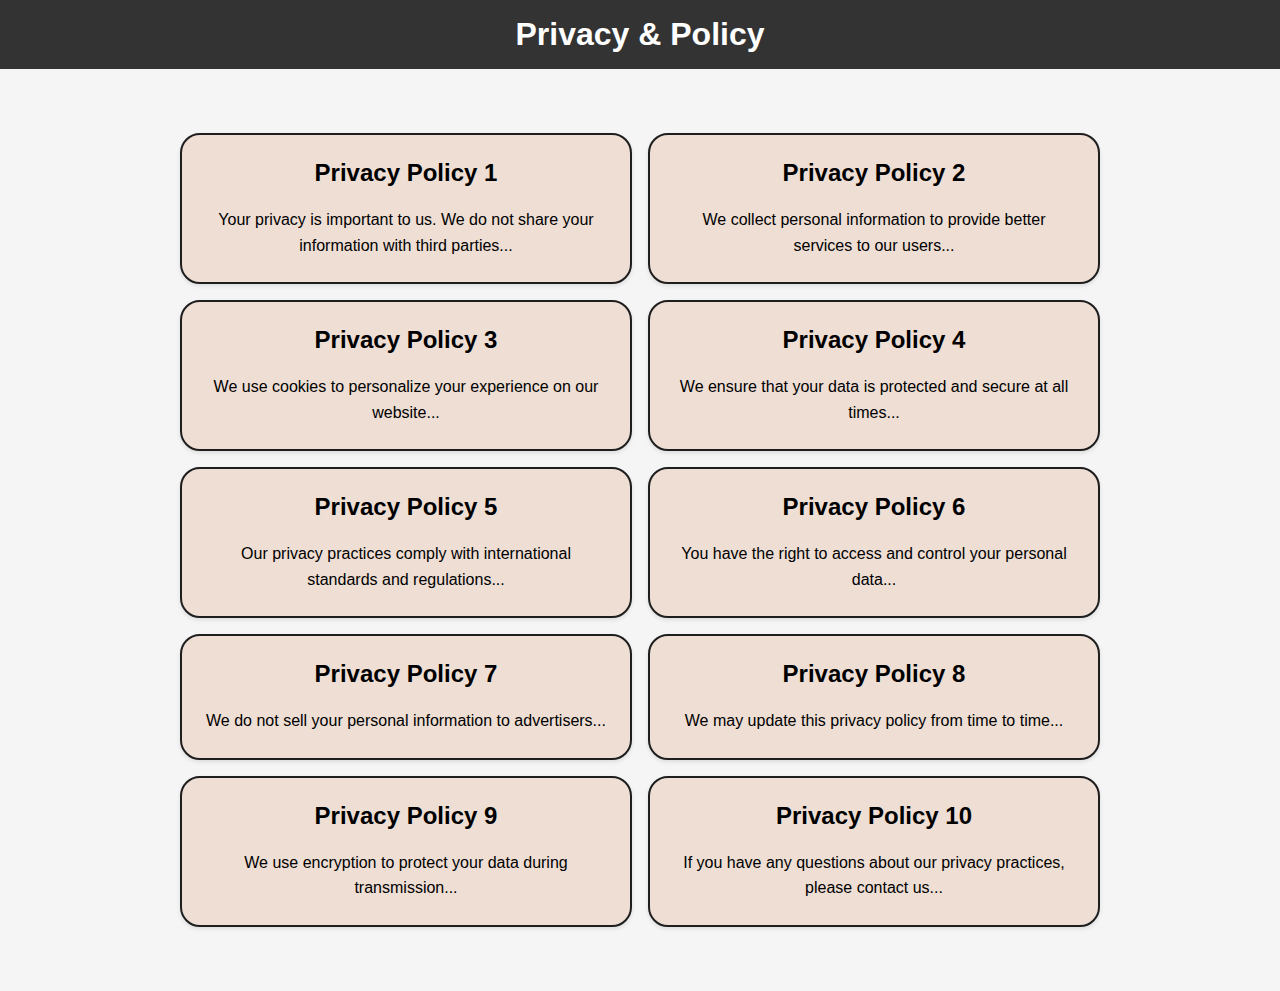
==== privacypolicy.html @ 257749a0 "Update privacypolicy.html" ====
<!DOCTYPE html>
<html lang="en">
<head>
    <meta charset="UTF-8">
    <meta name="viewport" content="width=device-width, initial-scale=1.0">
    <title>Privacy Policy Cards</title>
    <link rel="stylesheet" href="assets/css/styles.css">
</head>
<body>
     <header>
        <h1>Privacy & Policy</h1>
    </header>
    <main>
    <main>
        <div class="card">
            <h2>Privacy Policy 1</h2>
            <p>Your privacy is important to us. We do not share your information with third parties...</p>
        </div>
        <div class="card">
            <h2>Privacy Policy 2</h2>
            <p>We collect personal information to provide better services to our users...</p>
        </div>
        <div class="card">
            <h2>Privacy Policy 3</h2>
            <p>We use cookies to personalize your experience on our website...</p>
        </div>
        <div class="card">
            <h2>Privacy Policy 4</h2>
            <p>We ensure that your data is protected and secure at all times...</p>
        </div>
        <div class="card">
            <h2>Privacy Policy 5</h2>
            <p>Our privacy practices comply with international standards and regulations...</p>
        </div>
        <div class="card">
            <h2>Privacy Policy 6</h2>
            <p>You have the right to access and control your personal data...</p>
        </div>
        <div class="card">
            <h2>Privacy Policy 7</h2>
            <p>We do not sell your personal information to advertisers...</p>
        </div>
        <div class="card">
            <h2>Privacy Policy 8</h2>
            <p>We may update this privacy policy from time to time...</p>
        </div>
        <div class="card">
            <h2>Privacy Policy 9</h2>
            <p>We use encryption to protect your data during transmission...</p>
        </div>
        <div class="card">
            <h2>Privacy Policy 10</h2>
            <p>If you have any questions about our privacy practices, please contact us...</p>
        </div>
    </main>
</body>
</html>
---- assets/css/styles.css ----
body {
    font-family: Arial, sans-serif;
    margin: 0;
    padding: 0;
    background-color: #f5f5f5;
}

header {
    background-color: #333;
    color: white;
    text-align: center;
    padding: 1em 0;
}

h1 {
    margin: 0;
}

main {
    padding: 2em;
    display: flex;
    flex-wrap: wrap;
    justify-content: center;
    align-items: center;
    gap: 1em;
}

.card {
    background-color: #eeded4;
    border-radius: 8px;
    box-shadow: 0 2px 4px rgba(0, 0, 0, 0.1);
    padding: 1.5em;
    max-width: 400px;
    width: 100%;
    text-align: center;
  border-radius: 20px;
  border: solid 2px #1e1e1e;
    
}

.card h2 {
    margin-top: 0;
    
    text-align: center;
}

.card p {
    line-height: 1.6;
    margin: 1em 0 0 0;
    
    text-align: center;
}
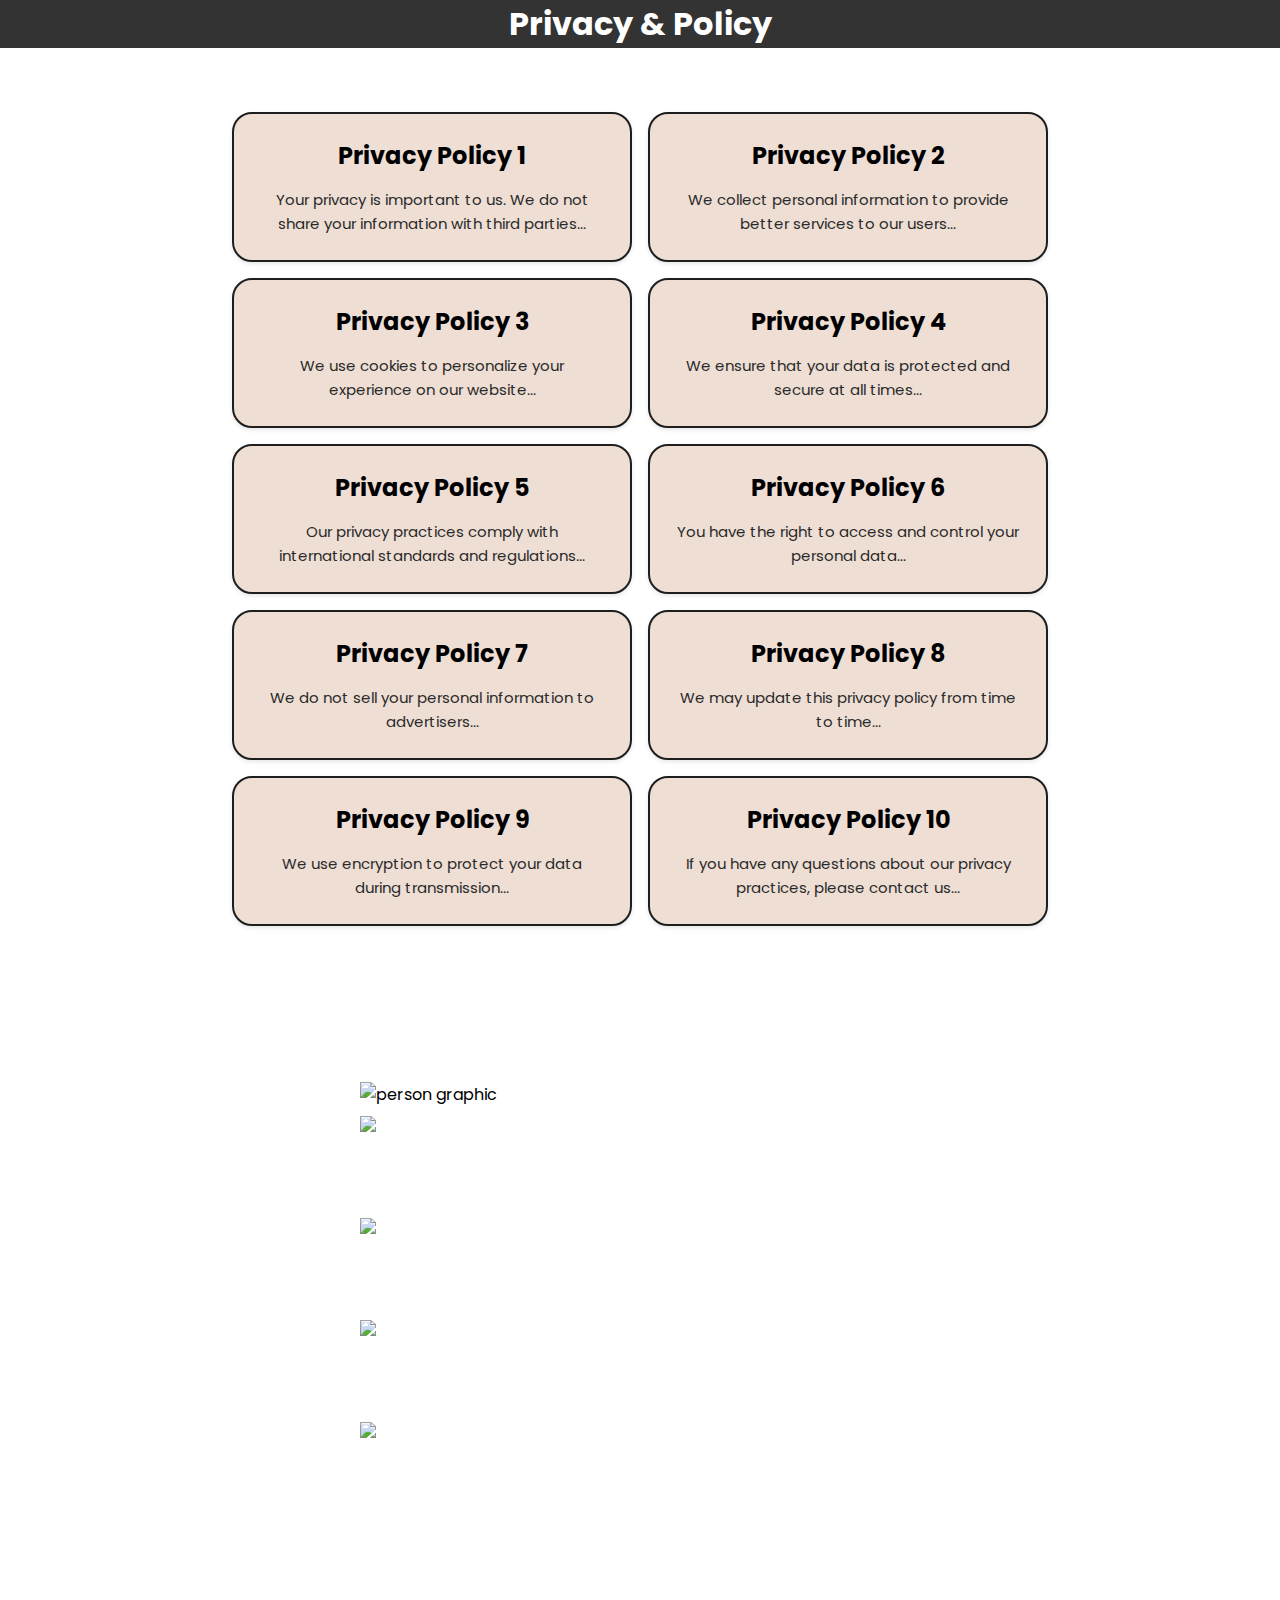
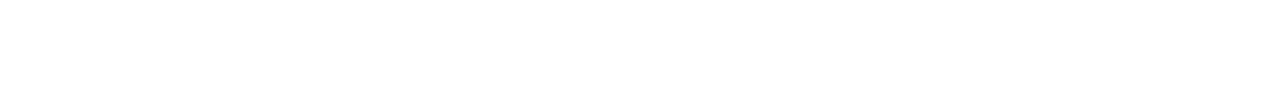
==== commit 4a6c1554: "Update privacypolicy.html" ====
--- a/privacypolicy.html
+++ b/privacypolicy.html
@@ -5,6 +5,10 @@
     <meta name="viewport" content="width=device-width, initial-scale=1.0">
     <title>Privacy Policy Cards</title>
     <link rel="stylesheet" href="assets/css/styles.css">
+      <link rel="stylesheet" href="assets/css/fontawesome.css">
+  <link rel="stylesheet" href="assets/css/spicydevs.css">
+  <link rel="stylesheet" href="assets/css/animated.css">
+  <link rel="stylesheet" href="assets/css/owl.css">
 </head>
 <body>
      <header>
@@ -52,6 +56,69 @@
             <h2>Privacy Policy 10</h2>
             <p>If you have any questions about our privacy practices, please contact us...</p>
         </div>
+
+        <div id="" class="about-us section">
+    <div class="container">
+      <div class="row">
+        <div class="col-lg-4">
+          <div class="left-image wow fadeIn" data-wow-duration="1s" data-wow-delay="0.2s">
+            <img src="assets/images/about-left-image.png" style="width: 500px; left: 0;" alt="person graphic">
+          </div>
+        </div>
+        <div class="col-lg-8 align-self-center">
+          <div class="services">
+            <div class="row">
+              <div class="col-lg-6">
+                <div class="item wow fadeIn" data-wow-duration="1s" data-wow-delay="0.5s">
+                  <div class="icon">
+                    <img src="assets/images/quality.png" >
+                  </div>
+                  <div class="right-text">
+                    <h4>Quality</h4>
+                    <p>We never compromise on service quality that's why most people prefer us.</p>
+                  </div>
+                </div>
+              </div>
+              <div class="col-lg-6">
+                <div class="item wow fadeIn" data-wow-duration="1s" data-wow-delay="0.7s">
+                  <div class="icon">
+                    <img src="assets/images/unique.png">
+                  </div>
+                  <div class="right-text">
+                    <h4>Uniqueness</h4>
+                    <p>Uniqueness is one of the core reasons that make us different.</p>
+                  </div>
+                </div>
+              </div>
+              <div class="col-lg-6">
+                <div class="item wow fadeIn" data-wow-duration="1s" data-wow-delay="0.9s">
+                  <div class="icon">
+                    <img src="assets/images/innovation.png" >
+                  </div>
+                  <div class="right-text">
+                    <h4>Innovation</h4>
+                    <p>Currently, we are one of the most innovative brands in the industry.</p>
+                  </div>
+                </div>
+              </div>
+              <div class="col-lg-6">
+                <div class="item wow fadeIn" data-wow-duration="1s" data-wow-delay="1.1s">
+                  <div class="icon">
+                    <img src="assets/images/shopping.png">
+                  </div>
+                  <div class="right-text">
+                    <h4>Customer Satisfaction</h4>
+                    <p>We have the best customer satisfaction rate in the market.</p>
+                  </div>
+                </div>
+              </div>
+            </div>
+          </div>
+        </div>
+      </div>
+    </div>
+  </div>
+        
     </main>
 </body>
 </html>
--- a/assets/css/spicydevs.css
+++ b/assets/css/spicydevs.css
@@ -0,0 +1,1754 @@
+/* 
+
+SpicyDevs
+
+*/
+
+/* ---------------------------------------------
+Table of contents
+------------------------------------------------
+01. font & reset css
+02. reset
+03. global styles
+04. header
+05. banner
+06. features
+07. testimonials
+08. contact
+09. footer
+10. preloader
+11. search
+12. portfolio
+
+--------------------------------------------- */
+/* 
+---------------------------------------------
+font & reset css
+--------------------------------------------- 
+*/
+@import url("https://fonts.googleapis.com/css2?family=Poppins:wght@100;200;300;400;500;600;700;800;900&display=swap");
+/* 
+---------------------------------------------
+reset
+--------------------------------------------- 
+*/
+html,
+body,
+div,
+span,
+applet,
+object,
+iframe,
+h1,
+h2,
+h3,
+h4,
+h5,
+h6,
+p,
+blockquote,
+div pre,
+a,
+abbr,
+acronym,
+address,
+big,
+cite,
+code,
+del,
+dfn,
+em,
+font,
+img,
+ins,
+kbd,
+q,
+s,
+samp,
+small,
+strike,
+strong,
+sub,
+sup,
+tt,
+var,
+b,
+u,
+i,
+center,
+dl,
+dt,
+dd,
+ol,
+ul,
+li,
+figure,
+header,
+nav,
+section,
+article,
+aside,
+footer,
+figcaption {
+  margin: 0;
+  padding: 0;
+  border: 0;
+  outline: 0;
+}
+
+/* clear fix */
+.grid:after {
+  content: "";
+  display: block;
+  clear: both;
+}
+
+/* ---- .grid-item ---- */
+
+.grid-sizer,
+.grid-item {
+  width: 50%;
+}
+
+.grid-item {
+  float: left;
+}
+
+.grid-item img {
+  display: block;
+  max-width: 100%;
+}
+
+.clearfix:after {
+  content: ".";
+  display: block;
+  clear: both;
+  visibility: hidden;
+  line-height: 0;
+  height: 0;
+}
+
+.clearfix {
+  display: inline-block;
+}
+
+html[xmlns] .clearfix {
+  display: block;
+}
+
+* html .clearfix {
+  height: 1%;
+}
+
+ul,
+li {
+  padding: 0;
+  margin: 0;
+  list-style: none;
+}
+
+header,
+nav,
+section,
+article,
+aside,
+footer,
+hgroup {
+  display: block;
+}
+
+* {
+  box-sizing: border-box;
+}
+
+html,
+body {
+  font-family: "Poppins", sans-serif;
+  font-weight: 400;
+  background-color: #fff;
+  -ms-text-size-adjust: 100%;
+  -webkit-font-smoothing: antialiased;
+  -moz-osx-font-smoothing: grayscale;
+}
+
+a {
+  text-decoration: none !important;
+}
+
+h1,
+h2,
+h3,
+h4,
+h5,
+h6 {
+  margin-top: 0px;
+  margin-bottom: 0px;
+}
+
+ul {
+  margin-bottom: 0px;
+}
+
+p {
+  font-size: 15px;
+  line-height: 30px;
+  color: #2a2a2a;
+}
+
+img {
+  width: 100%;
+  overflow: hidden;
+}
+
+/* 
+---------------------------------------------
+global styles
+--------------------------------------------- 
+*/
+html,
+body {
+  background: #fff;
+  font-family: "Poppins", sans-serif;
+}
+
+::selection {
+  background: #03a4ed;
+  color: #fff;
+}
+
+::-moz-selection {
+  background: #03a4ed;
+  color: #fff;
+}
+
+@media (max-width: 991px) {
+  html,
+  body {
+    overflow-x: hidden;
+  }
+  .mobile-top-fix {
+    margin-top: 30px;
+    margin-bottom: 0px;
+  }
+  .mobile-bottom-fix {
+    margin-bottom: 30px;
+  }
+  .mobile-bottom-fix-big {
+    margin-bottom: 60px;
+  }
+}
+
+.page-section {
+  margin-top: 120px;
+}
+
+.section-heading h2 {
+  font-size: 30px;
+  text-transform: capitalize;
+  color: #2a2a2a;
+  font-weight: 700;
+  letter-spacing: 0.25px;
+  position: relative;
+  z-index: 2;
+  line-height: 44px;
+}
+
+.section-heading h2 em {
+  font-style: normal;
+  color: #03a4ed;
+}
+
+.section-heading h2 span {
+  color: #fe3f40;
+}
+
+.main-blue-button a {
+  display: inline-block;
+  background-color: #03a4ed;
+  font-size: 15px;
+  font-weight: 400;
+  color: #fff;
+  text-transform: capitalize;
+  padding: 12px 25px;
+  border-radius: 23px;
+  letter-spacing: 0.25px;
+}
+
+.main-red-button a {
+  display: inline-block;
+  background-color: #fe3f40;
+  font-size: 15px;
+  font-weight: 400;
+  color: #fff;
+  text-transform: capitalize;
+  padding: 12px 25px;
+  border-radius: 23px;
+  letter-spacing: 0.25px;
+}
+
+.main-white-button a {
+  display: inline-block;
+  background-color: #fff;
+  font-size: 15px;
+  font-weight: 400;
+  color: #fe3f40;
+  text-transform: capitalize;
+  padding: 12px 25px;
+  border-radius: 23px;
+  letter-spacing: 0.25px;
+}
+
+/* 
+---------------------------------------------
+header
+--------------------------------------------- 
+*/
+
+.background-header {
+  background-color: #fff !important;
+  height: 80px !important;
+  position: fixed !important;
+  top: 0px;
+  left: 0px;
+  right: 0px;
+  box-shadow: 0px 0px 10px rgba(0, 0, 0, 0.15) !important;
+}
+
+.background-header .logo,
+.background-header .main-nav .nav li a {
+  color: #1e1e1e !important;
+}
+
+.background-header .main-nav .nav li:hover a {
+  color: #fe3f40 !important;
+}
+
+.background-header .nav li a.active {
+  color: #fe3f40 !important;
+}
+
+.header-area {
+  background-color: #fafafa;
+  position: absolute;
+  top: 0px;
+  left: 0px;
+  right: 0px;
+  z-index: 100;
+  height: 100px;
+  -webkit-transition: all 0.5s ease 0s;
+  -moz-transition: all 0.5s ease 0s;
+  -o-transition: all 0.5s ease 0s;
+  transition: all 0.5s ease 0s;
+}
+
+.header-area .main-nav {
+  min-height: 80px;
+  background: transparent;
+}
+
+.header-area .main-nav .logo {
+  line-height: 100px;
+  color: #fff;
+  font-size: 24px;
+  font-weight: 700;
+  text-transform: uppercase;
+  letter-spacing: 2px;
+  float: left;
+  -webkit-transition: all 0.3s ease 0s;
+  -moz-transition: all 0.3s ease 0s;
+  -o-transition: all 0.3s ease 0s;
+  transition: all 0.3s ease 0s;
+}
+
+.header-area .main-nav .logo h4 {
+  font-size: 24px;
+  font-weight: 700;
+  text-transform: uppercase;
+  color: #03a4ed;
+  line-height: 100px;
+  float: left;
+  -webkit-transition: all 0.3s ease 0s;
+  -moz-transition: all 0.3s ease 0s;
+  -o-transition: all 0.3s ease 0s;
+  transition: all 0.3s ease 0s;
+}
+
+.logo h4 span {
+  color: #fe3f40;
+}
+
+.background-header .main-nav .logo h4 {
+  line-height: 80px;
+}
+
+.background-header .main-nav .nav {
+  margin-top: 20px !important;
+}
+
+.header-area .main-nav .nav {
+  float: right;
+  margin-top: 30px;
+  margin-right: 0px;
+  background-color: transparent;
+  -webkit-transition: all 0.3s ease 0s;
+  -moz-transition: all 0.3s ease 0s;
+  -o-transition: all 0.3s ease 0s;
+  transition: all 0.3s ease 0s;
+  position: relative;
+  z-index: 999;
+}
+
+.header-area .main-nav .nav li {
+  padding-left: 20px;
+  padding-right: 20px;
+}
+
+.header-area .main-nav .nav li:last-child {
+  padding-right: 0px;
+  padding-left: 40px;
+}
+
+.header-area .main-nav .nav li:last-child a,
+.background-header .main-nav .nav li:last-child a {
+  color: #fff !important;
+  padding: 0px 20px;
+  font-weight: 400;
+}
+
+.header-area .main-nav .nav li:last-child a:hover,
+.header-area .main-nav .nav li:last-child a.active {
+  color: #fff !important;
+}
+
+.header-area .main-nav .nav li a {
+  display: block;
+  font-weight: 500;
+  font-size: 15px;
+  color: #2a2a2a;
+  text-transform: capitalize;
+  -webkit-transition: all 0.3s ease 0s;
+  -moz-transition: all 0.3s ease 0s;
+  -o-transition: all 0.3s ease 0s;
+  transition: all 0.3s ease 0s;
+  height: 40px;
+  line-height: 40px;
+  border: transparent;
+  letter-spacing: 1px;
+}
+
+.header-area .main-nav .nav li a {
+  color: #2a2a2a;
+}
+
+.header-area .main-nav .nav li:hover a,
+.header-area .main-nav .nav li a.active {
+  color: #fe3f40 !important;
+}
+
+.background-header .main-nav .nav li:hover a,
+.background-header .main-nav .nav li a.active {
+  color: #fe3f40 !important;
+  opacity: 1;
+}
+
+.header-area .main-nav .nav li:last-child a:hover,
+.background-header .main-nav .nav li:last-child a:hover {
+  background-color: #03a4ed;
+}
+
+.header-area .main-nav .nav li.submenu {
+  position: relative;
+  padding-right: 30px;
+}
+
+.header-area .main-nav .nav li.submenu:after {
+  font-family: FontAwesome;
+  content: "\f107";
+  font-size: 12px;
+  color: #2a2a2a;
+  position: absolute;
+  right: 18px;
+  top: 12px;
+}
+
+.background-header .main-nav .nav li.submenu:after {
+  color: #2a2a2a;
+}
+
+.header-area .main-nav .nav li.submenu ul {
+  position: absolute;
+  width: 200px;
+  box-shadow: 0 2px 28px 0 rgba(0, 0, 0, 0.06);
+  overflow: hidden;
+  top: 50px;
+  opacity: 0;
+  transform: translateY(+2em);
+  visibility: hidden;
+  z-index: -1;
+  transition: all 0.3s ease-in-out 0s, visibility 0s linear 0.3s,
+    z-index 0s linear 0.01s;
+}
+
+.header-area .main-nav .nav li.submenu ul li {
+  margin-left: 0px;
+  padding-left: 0px;
+  padding-right: 0px;
+}
+
+.header-area .main-nav .nav li.submenu ul li a {
+  opacity: 1;
+  display: block;
+  background: #f7f7f7;
+  color: #2a2a2a !important;
+  padding-left: 20px;
+  height: 40px;
+  line-height: 40px;
+  -webkit-transition: all 0.3s ease 0s;
+  -moz-transition: all 0.3s ease 0s;
+  -o-transition: all 0.3s ease 0s;
+  transition: all 0.3s ease 0s;
+  position: relative;
+  font-size: 13px;
+  font-weight: 400;
+  border-bottom: 1px solid #eee;
+}
+
+.header-area .main-nav .nav li.submenu ul li a:hover {
+  background: #fff;
+  color: #fe3f40 !important;
+  padding-left: 25px;
+}
+
+.header-area .main-nav .nav li.submenu ul li a:hover:before {
+  width: 3px;
+}
+
+.header-area .main-nav .nav li.submenu:hover ul {
+  visibility: visible;
+  opacity: 1;
+  z-index: 1;
+  transform: translateY(0%);
+  transition-delay: 0s, 0s, 0.3s;
+}
+
+.header-area .main-nav .menu-trigger {
+  cursor: pointer;
+  display: block;
+  position: absolute;
+  top: 33px;
+  width: 32px;
+  height: 40px;
+  text-indent: -9999em;
+  z-index: 99;
+  right: 40px;
+  display: none;
+}
+
+.background-header .main-nav .menu-trigger {
+  top: 23px;
+}
+
+.header-area .main-nav .menu-trigger span,
+.header-area .main-nav .menu-trigger span:before,
+.header-area .main-nav .menu-trigger span:after {
+  -moz-transition: all 0.4s;
+  -o-transition: all 0.4s;
+  -webkit-transition: all 0.4s;
+  transition: all 0.4s;
+  background-color: #1e1e1e;
+  display: block;
+  position: absolute;
+  width: 30px;
+  height: 2px;
+  left: 0;
+}
+
+.background-header .main-nav .menu-trigger span,
+.background-header .main-nav .menu-trigger span:before,
+.background-header .main-nav .menu-trigger span:after {
+  background-color: #1e1e1e;
+}
+
+.header-area .main-nav .menu-trigger span:before,
+.header-area .main-nav .menu-trigger span:after {
+  -moz-transition: all 0.4s;
+  -o-transition: all 0.4s;
+  -webkit-transition: all 0.4s;
+  transition: all 0.4s;
+  background-color: #1e1e1e;
+  display: block;
+  position: absolute;
+  width: 30px;
+  height: 2px;
+  left: 0;
+  width: 75%;
+}
+
+.background-header .main-nav .menu-trigger span:before,
+.background-header .main-nav .menu-trigger span:after {
+  background-color: #1e1e1e;
+}
+
+.header-area .main-nav .menu-trigger span:before,
+.header-area .main-nav .menu-trigger span:after {
+  content: "";
+}
+
+.header-area .main-nav .menu-trigger span {
+  top: 16px;
+}
+
+.header-area .main-nav .menu-trigger span:before {
+  -moz-transform-origin: 33% 100%;
+  -ms-transform-origin: 33% 100%;
+  -webkit-transform-origin: 33% 100%;
+  transform-origin: 33% 100%;
+  top: -10px;
+  z-index: 10;
+}
+
+.header-area .main-nav .menu-trigger span:after {
+  -moz-transform-origin: 33% 0;
+  -ms-transform-origin: 33% 0;
+  -webkit-transform-origin: 33% 0;
+  transform-origin: 33% 0;
+  top: 10px;
+}
+
+.header-area .main-nav .menu-trigger.active span,
+.header-area .main-nav .menu-trigger.active span:before,
+.header-area .main-nav .menu-trigger.active span:after {
+  background-color: transparent;
+  width: 100%;
+}
+
+.header-area .main-nav .menu-trigger.active span:before {
+  -moz-transform: translateY(6px) translateX(1px) rotate(45deg);
+  -ms-transform: translateY(6px) translateX(1px) rotate(45deg);
+  -webkit-transform: translateY(6px) translateX(1px) rotate(45deg);
+  transform: translateY(6px) translateX(1px) rotate(45deg);
+  background-color: #1e1e1e;
+}
+
+.background-header .main-nav .menu-trigger.active span:before {
+  background-color: #1e1e1e;
+}
+
+.header-area .main-nav .menu-trigger.active span:after {
+  -moz-transform: translateY(-6px) translateX(1px) rotate(-45deg);
+  -ms-transform: translateY(-6px) translateX(1px) rotate(-45deg);
+  -webkit-transform: translateY(-6px) translateX(1px) rotate(-45deg);
+  transform: translateY(-6px) translateX(1px) rotate(-45deg);
+  background-color: #1e1e1e;
+}
+
+.background-header .main-nav .menu-trigger.active span:after {
+  background-color: #1e1e1e;
+}
+
+.header-area.header-sticky {
+  min-height: 80px;
+}
+
+.header-area .nav {
+  margin-top: 30px;
+}
+
+.header-area.header-sticky .nav li a.active {
+  color: #fe3f40;
+}
+
+@media (max-width: 1200px) {
+  .header-area .main-nav .nav li {
+    padding-left: 12px;
+    padding-right: 12px;
+  }
+  .header-area .main-nav:before {
+    display: none;
+  }
+}
+
+@media (max-width: 992px) {
+  .header-area .main-nav .nav li:last-child,
+  .background-header .main-nav .nav li:last-child {
+    display: none;
+  }
+  .header-area .main-nav .nav li:nth-child(6),
+  .background-header .main-nav .nav li:nth-child(6) {
+    padding-right: 0px;
+  }
+}
+
+@media (max-width: 767px) {
+  .background-header .main-nav .nav {
+    margin-top: 80px !important;
+  }
+  .header-area .main-nav .logo {
+    color: #1e1e1e;
+  }
+  .header-area.header-sticky .nav li a:hover,
+  .header-area.header-sticky .nav li a.active {
+    color: #fe3f40 !important;
+    opacity: 1;
+  }
+  .header-area.header-sticky .nav li.search-icon a {
+    width: 100%;
+  }
+  .header-area {
+    background-color: #f7f7f7;
+    padding: 0px 15px;
+    height: 100px;
+    box-shadow: none;
+    text-align: center;
+  }
+  .header-area .container {
+    padding: 0px;
+  }
+  .header-area .logo {
+    margin-left: 30px;
+  }
+  .header-area .menu-trigger {
+    display: block !important;
+  }
+  .header-area .main-nav {
+    overflow: hidden;
+  }
+  .header-area .main-nav .nav {
+    float: none;
+    width: 100%;
+    display: none;
+    -webkit-transition: all 0s ease 0s;
+    -moz-transition: all 0s ease 0s;
+    -o-transition: all 0s ease 0s;
+    transition: all 0s ease 0s;
+    margin-left: 0px;
+  }
+  .background-header .nav {
+    margin-top: 80px;
+  }
+  .header-area .main-nav .nav li:first-child {
+    border-top: 1px solid #eee;
+  }
+  .header-area.header-sticky .nav {
+    margin-top: 100px;
+  }
+  .header-area .main-nav .nav li {
+    width: 100%;
+    background: #fff;
+    border-bottom: 1px solid #e7e7e7;
+    padding-left: 0px !important;
+    padding-right: 0px !important;
+  }
+  .header-area .main-nav .nav li a {
+    height: 50px !important;
+    line-height: 50px !important;
+    padding: 0px !important;
+    border: none !important;
+    background: #f7f7f7 !important;
+    color: #191a20 !important;
+  }
+  .header-area .main-nav .nav li a:hover {
+    background: #eee !important;
+    color: #fe3f40 !important;
+  }
+  .header-area .main-nav .nav li.submenu ul {
+    position: relative;
+    visibility: inherit;
+    opacity: 1;
+    z-index: 1;
+    transform: translateY(0%);
+    transition-delay: 0s, 0s, 0.3s;
+    top: 0px;
+    width: 100%;
+    box-shadow: none;
+    height: 0px;
+  }
+  .header-area .main-nav .nav li.submenu ul li a {
+    font-size: 12px;
+    font-weight: 400;
+  }
+  .header-area .main-nav .nav li.submenu ul li a:hover:before {
+    width: 0px;
+  }
+  .header-area .main-nav .nav li.submenu ul.active {
+    height: auto !important;
+  }
+  .header-area .main-nav .nav li.submenu:after {
+    color: #3b566e;
+    right: 25px;
+    font-size: 14px;
+    top: 15px;
+  }
+  .header-area .main-nav .nav li.submenu:hover ul,
+  .header-area .main-nav .nav li.submenu:focus ul {
+    height: 0px;
+  }
+}
+
+@media (min-width: 767px) {
+  .header-area .main-nav .nav {
+    display: flex !important;
+  }
+}
+
+/* 
+---------------------------------------------
+preloader
+--------------------------------------------- 
+*/
+
+.js-preloader {
+  position: fixed;
+  top: 0;
+  left: 0;
+  right: 0;
+  bottom: 0;
+  background-color: #fff;
+  display: -webkit-box;
+  display: flex;
+  -webkit-box-align: center;
+  align-items: center;
+  -webkit-box-pack: center;
+  justify-content: center;
+  opacity: 1;
+  visibility: visible;
+  z-index: 9999;
+  -webkit-transition: opacity 0.25s ease;
+  transition: opacity 0.25s ease;
+}
+
+.js-preloader.loaded {
+  opacity: 0;
+  visibility: hidden;
+  pointer-events: none;
+}
+
+@-webkit-keyframes dot {
+  50% {
+    -webkit-transform: translateX(96px);
+    transform: translateX(96px);
+  }
+}
+
+@keyframes dot {
+  50% {
+    -webkit-transform: translateX(96px);
+    transform: translateX(96px);
+  }
+}
+
+@-webkit-keyframes dots {
+  50% {
+    -webkit-transform: translateX(-31px);
+    transform: translateX(-31px);
+  }
+}
+
+@keyframes dots {
+  50% {
+    -webkit-transform: translateX(-31px);
+    transform: translateX(-31px);
+  }
+}
+
+.preloader-inner {
+  position: relative;
+  width: 142px;
+  height: 40px;
+  background: #fff;
+}
+
+.preloader-inner .dot {
+  position: absolute;
+  width: 16px;
+  height: 16px;
+  top: 12px;
+  left: 15px;
+  background: #fe3f40;
+  border-radius: 50%;
+  -webkit-transform: translateX(0);
+  transform: translateX(0);
+  -webkit-animation: dot 2.8s infinite;
+  animation: dot 2.8s infinite;
+}
+
+.preloader-inner .dots {
+  -webkit-transform: translateX(0);
+  transform: translateX(0);
+  margin-top: 12px;
+  margin-left: 31px;
+  -webkit-animation: dots 2.8s infinite;
+  animation: dots 2.8s infinite;
+}
+
+.preloader-inner .dots span {
+  display: block;
+  float: left;
+  width: 16px;
+  height: 16px;
+  margin-left: 16px;
+  background: #fe3f40;
+  border-radius: 50%;
+}
+
+/* 
+---------------------------------------------
+Banner Style
+--------------------------------------------- 
+*/
+
+.main-banner {
+  background-repeat: no-repeat;
+  background-position: center center;
+  background-size: cover;
+  padding: 226px 0px 0px 0px;
+  position: relative;
+  overflow: hidden;
+}
+
+.main-banner:after {
+  content: "";
+  background-image: url(../images/baner-dec-left.png);
+  background-repeat: no-repeat;
+  position: absolute;
+  left: 0;
+  top: 100px;
+  width: 193px;
+  height: 467px;
+}
+
+.main-banner:before {
+  content: "";
+  background-image: url(../images/baner-dec-right.png);
+  background-repeat: no-repeat;
+  position: absolute;
+  right: 0;
+  top: 100px;
+  width: 98px;
+  height: 290px;
+}
+
+.main-banner .left-content {
+  margin-right: 45px;
+}
+
+.main-banner .left-content h6 {
+  text-transform: uppercase;
+  font-size: 18px;
+  color: #fe3f40;
+  margin-bottom: 15px;
+}
+
+.main-banner .left-content h2 {
+  font-size: 50px;
+  font-weight: 700;
+  color: #2a2a2a;
+  line-height: 72px;
+}
+
+.main-banner .left-content h2 em {
+  color: #03a4ed;
+  font-style: normal;
+}
+
+.main-banner .left-content h2 span {
+  color: #fe3f40;
+}
+
+.main-banner .left-content p {
+  margin: 20px 0px;
+}
+
+.main-banner .left-content form {
+  margin-top: 30px;
+  width: 470px;
+  height: 66px;
+  position: relative;
+}
+
+.main-banner .left-content form button {
+  position: absolute;
+  right: 10px;
+  top: 10px;
+  display: inline-block;
+  background-color: #fff;
+  font-size: 15px;
+  font-weight: 500;
+  color: #fe3f40;
+  text-transform: capitalize;
+  padding: 12px 25px;
+  border-radius: 23px;
+  letter-spacing: 0.25px;
+  outline: none;
+  border: none;
+}
+
+.main-banner .left-content form input {
+  width: 470px;
+  height: 66px;
+  background-color: #03a4ed;
+  border-radius: 33px;
+  border: none;
+  outline: none;
+  padding: 0px 25px;
+  color: #fff;
+  letter-spacing: 0.25px;
+  font-size: 15px;
+  font-weight: 300;
+}
+
+.main-banner .left-content form input::placeholder {
+  color: #fff;
+}
+
+/* 
+---------------------------------------------
+About Us Style
+--------------------------------------------- 
+*/
+
+#about {
+  margin-top: 80px;
+}
+
+.about-us {
+  background-image: url(../images/about-bg.png);
+  background-repeat: no-repeat;
+  background-position: center center;
+  background-size: cover;
+  padding: 140px 0px 120px 0px;
+}
+
+.about-us .left-image {
+  margin-right: 45px;
+}
+
+.about-us .services .item {
+  margin-bottom: 30px;
+}
+
+.about-us .services .item .icon {
+  float: left;
+  margin-right: 25px;
+}
+
+.about-us .services .item .icon img {
+  max-width: 70px;
+}
+
+.about-us .services .item h4 {
+  color: #fff;
+  font-size: 20px;
+  font-weight: 700;
+  margin-bottom: 12px;
+}
+
+.about-us .services .item p {
+  color: #fff;
+}
+
+/* 
+---------------------------------------------
+Services Style
+--------------------------------------------- 
+*/
+
+.our-services {
+  margin-top: 0px;
+  padding-top: 120px;
+}
+
+.our-services .left-image {
+  margin-right: 45px;
+}
+
+.our-services .section-heading h2 {
+  margin-right: 100px;
+}
+
+.our-services .section-heading p {
+  margin-top: 30px;
+  margin-bottom: 60px;
+}
+
+.our-services .progress-skill-bar {
+  margin-bottom: 30px;
+  position: relative;
+  width: 100%;
+}
+
+.our-services .progress-skill-bar span {
+  position: absolute;
+  top: 0;
+  font-size: 18px;
+  font-weight: 600;
+  color: #03a4ed;
+}
+
+.our-services .first-bar span {
+  left: 69%;
+}
+
+.our-services .second-bar span {
+  left: 81%;
+}
+
+.our-services .third-bar span {
+  left: 88%;
+}
+
+.our-services .progress-skill-bar h4 {
+  font-size: 18px;
+  font-weight: 700;
+  color: #2a2a2a;
+  margin-bottom: 14px;
+}
+
+.our-services .progress-skill-bar .full-bar {
+  width: 100%;
+  height: 6px;
+  border-radius: 3px;
+  background-color: #f7eff1;
+  position: relative;
+  z-index: 1;
+}
+
+.our-services .progress-skill-bar .filled-bar {
+  background: rgb(255, 77, 30);
+  background: linear-gradient(
+    105deg,
+    rgba(255, 77, 30, 1) 0%,
+    rgba(255, 44, 109, 1) 100%
+  );
+  height: 6px;
+  border-radius: 3px;
+  margin-bottom: -6px;
+  position: relative;
+  z-index: 2;
+}
+
+.our-services .first-bar .filled-bar {
+  width: 80%;
+}
+
+.our-services .second-bar .filled-bar {
+  width: 83%;
+}
+
+.our-services .third-bar .filled-bar {
+  width: 90%;
+}
+
+/* 
+---------------------------------------------
+Portfolio
+--------------------------------------------- 
+*/
+
+.our-portfolio {
+  padding-top: 120px;
+  margin-top: 0px;
+}
+
+.our-portfolio .section-heading h2 {
+  text-align: center;
+  margin: 0px 90px 0px 90px;
+  margin-bottom: 120px;
+  position: relative;
+  z-index: 1;
+}
+
+.our-portfolio .item {
+  position: relative;
+}
+
+.our-portfolio .item:hover .hidden-content {
+  top: -100px;
+  opacity: 1;
+  visibility: visible;
+}
+
+.our-portfolio .item:hover .showed-content {
+  top: 90px;
+}
+
+.our-portfolio .hidden-content {
+  background: rgb(255, 77, 30);
+  background: linear-gradient(
+    105deg,
+    rgba(255, 77, 30, 1) 0%,
+    rgba(255, 44, 109, 1) 100%
+  );
+  padding: 30px;
+  border-radius: 20px;
+  text-align: center;
+  opacity: 0;
+  top: 0;
+  visibility: hidden;
+  position: absolute;
+  z-index: 2;
+  transition: all 0.5s;
+}
+
+.our-portfolio .hidden-content:after {
+  width: 20px;
+  height: 20px;
+  position: absolute;
+  background: rgb(255, 77, 30);
+  content: "";
+  left: 50%;
+  bottom: -8px;
+  margin-left: -5px;
+  transform: rotate(45deg);
+  background: linear-gradient(
+    105deg,
+    rgba(255, 52, 69, 1) 0%,
+    rgba(255, 51, 78, 1) 100%
+  );
+  z-index: -1;
+}
+
+.our-portfolio .hidden-content h4 {
+  font-size: 20px;
+  font-weight: 700;
+  color: #fff;
+  margin-bottom: 20px;
+}
+
+.our-portfolio .hidden-content p {
+  color: #fff;
+}
+
+.our-portfolio .showed-content {
+  top: 0px;
+  position: relative;
+  z-index: 3;
+  background-color: #fff;
+  text-align: center;
+  padding: 50px;
+  border-radius: 20px;
+  box-shadow: 0px 0px 10px rgba(0, 0, 0, 0.1);
+  transition: all 0.5s;
+}
+
+.our-portfolio .showed-content img {
+  max-width: 100px;
+}
+
+/* 
+---------------------------------------------
+Blog
+--------------------------------------------- 
+*/
+
+.our-blog {
+  position: relative;
+  margin-top: 80px;
+  padding-top: 120px;
+}
+
+.our-blog .section-heading h2 {
+  margin-right: 180px;
+}
+
+.our-blog .top-dec {
+  text-align: right;
+  margin-top: -80px;
+}
+
+.our-blog .top-dec img {
+  max-width: 270px;
+}
+
+.our-blog .left-image {
+  position: relative;
+}
+
+.our-blog .left-image img {
+  border-radius: 20px;
+  box-shadow: 0px 0px 15px rgba(0, 0, 0, 0.1);
+}
+
+.our-blog .left-image .info {
+  position: relative;
+}
+
+.our-blog .left-image .info .inner-content {
+  background-color: #fff;
+  box-shadow: 0px 0px 15px rgba(0, 0, 0, 0.1);
+  border-radius: 20px;
+  margin-right: 75px;
+  position: absolute;
+  margin-top: -100px;
+  padding: 30px;
+}
+
+.our-blog .left-image ul li {
+  display: inline-block;
+  font-size: 15px;
+  color: #afafaf;
+  font-weight: 300;
+  margin-right: 20px;
+}
+
+.our-blog .left-image ul li:last-child {
+  margin-right: 0px;
+}
+
+.our-blog .left-image ul li i {
+  color: #ff4d61;
+  font-size: 16px;
+  margin-right: 8px;
+}
+
+.our-blog .left-image h4 {
+  font-size: 20px;
+  font-weight: 700;
+  color: #2a2a2a;
+  margin: 20px 0px 15px 0px;
+}
+
+.our-blog .left-image .info .main-blue-button {
+  position: absolute;
+  bottom: -80px;
+  left: 0;
+}
+
+.our-blog .right-list {
+  margin-left: 30px;
+}
+
+.our-blog .right-list ul li {
+  display: inline-flex;
+  width: 100%;
+  margin-bottom: 30px;
+}
+
+.our-blog .right-list .left-content {
+  margin-right: 45px;
+}
+
+.our-blog .right-list .left-content span {
+  font-size: 15px;
+  color: #afafaf;
+  font-weight: 300;
+}
+
+.our-blog .right-list .left-content span i {
+  color: #ff4d61;
+  font-size: 16px;
+  margin-right: 8px;
+}
+
+.our-blog .right-list .left-content h4 {
+  font-size: 20px;
+  font-weight: 700;
+  color: #2a2a2a;
+  margin: 20px 0px 15px 0px;
+}
+
+.our-blog .right-list .right-image img {
+  width: 250px;
+  border-radius: 20px;
+}
+
+/* 
+---------------------------------------------
+contact
+--------------------------------------------- 
+*/
+
+.contact-us {
+  padding: 160px 0px;
+  background-image: url(../images/contact-bg.png);
+  background-repeat: no-repeat;
+  background-position: center center;
+  background-size: cover;
+}
+
+.contact-us .section-heading h2,
+.contact-us .section-heading h2 em,
+.contact-us .section-heading h2 span {
+  color: #fff;
+}
+
+.contact-us .section-heading p {
+  color: #fff;
+  margin-top: 30px;
+}
+
+.phone-info {
+  margin-top: 40px;
+}
+
+.phone-info h4 {
+  font-size: 20px;
+  font-weight: 700;
+  color: #fff;
+}
+
+.phone-info h4 span i {
+  width: 46px;
+  height: 46px;
+  display: inline-block;
+  text-align: center;
+  line-height: 46px;
+  background-color: #fff;
+  border-radius: 50%;
+  color: #ff3b2c;
+  font-size: 22px;
+  margin-left: 30px;
+  margin-right: 15px;
+}
+
+.phone-info h4 span a {
+  color: #fff;
+  font-size: 15px;
+  font-weight: 400;
+}
+
+form#contact .contact-dec {
+  position: absolute;
+  right: -166px;
+  bottom: 0;
+}
+
+form#contact .contact-dec img {
+  max-width: 178px;
+}
+
+form#contact {
+  margin-left: 30px;
+  position: relative;
+  background-color: #fff;
+  padding: 60px 30px;
+  border-radius: 20px;
+}
+
+form#contact input {
+  width: 100%;
+  height: 46px;
+  border-radius: 33px;
+  background-color: #d1f3ff;
+  border: none;
+  outline: none;
+  font-size: 15px;
+  font-weight: 300;
+  color: #2a2a2a;
+  padding: 0px 20px;
+  margin-bottom: 20px;
+}
+
+form#contact input::placeholder {
+  color: #2a2a2a;
+}
+
+form#contact textarea {
+  width: 100%;
+  min-width: 100%;
+  max-width: 100%;
+  max-height: 180px;
+  min-height: 140px;
+  height: 140px;
+  border-radius: 20px;
+  background-color: #d1f3ff;
+  border: none;
+  outline: none;
+  font-size: 15px;
+  font-weight: 300;
+  color: #2a2a2a;
+  padding: 15px 20px;
+  margin-bottom: 20px;
+}
+
+form#contact textarea::placeholder {
+  color: #2a2a2a;
+}
+
+form#contact button {
+  display: inline-block;
+  background-color: #03a4ed;
+  font-size: 15px;
+  font-weight: 400;
+  color: #fff;
+  text-transform: capitalize;
+  padding: 12px 25px;
+  border-radius: 23px;
+  letter-spacing: 0.25px;
+  border: none;
+  outline: none;
+  transition: all 0.3s;
+}
+
+form#contact button:hover {
+  background-color: #fe3f40;
+}
+
+/* 
+---------------------------------------------
+Footer Style
+--------------------------------------------- 
+*/
+
+footer p {
+  text-align: center;
+  margin: 30px 0px 45px 0px;
+}
+
+footer p a {
+  color: #fe3f40;
+}
+
+/* 
+---------------------------------------------
+responsive
+--------------------------------------------- 
+*/
+
+@media (max-width: 1645px) {
+  form#contact .contact-dec {
+    display: none;
+  }
+}
+
+@media (max-width: 992px) {
+  .main-banner {
+    padding-top: 196px;
+  }
+  .main-banner .left-content {
+    margin-right: 0px;
+    text-align: center;
+    margin-bottom: 45px;
+  }
+  .main-banner:after {
+    top: 76px;
+    z-index: -1;
+  }
+  .main-banner .left-content form,
+  .main-banner .left-content form input {
+    width: 100% !important;
+  }
+  #about {
+    margin-top: 0px;
+  }
+  .about-us {
+    position: relative;
+    background-image: none;
+    padding: 0px;
+  }
+  .about-us .left-image {
+    margin-right: 0px;
+    position: absolute;
+    bottom: -220px;
+    right: 0;
+  }
+  .about-us .services {
+    text-align: center;
+  }
+  .about-us .services .item {
+    background: rgb(255, 77, 30);
+    background: linear-gradient(
+      105deg,
+      rgba(255, 77, 30, 1) 0%,
+      rgba(255, 44, 109, 1) 100%
+    );
+    padding: 30px;
+    border-radius: 20px;
+    display: inline-block;
+  }
+  .about-us .services .item .right-text {
+    text-align: left;
+  }
+  .our-services {
+    margin-top: 200px;
+  }
+  .our-services .left-image {
+    margin-right: 0px;
+    margin-bottom: 45px;
+  }
+  .our-services .section-heading h2,
+  .our-services .section-heading p {
+    margin-right: 0px;
+    text-align: center;
+  }
+  .our-portfolio .section-heading h2 {
+    margin: 0px 0px 80px 0px;
+  }
+  .our-portfolio .item {
+    margin-bottom: 15px;
+  }
+  .our-blog {
+    margin-top: 0px;
+  }
+  .our-blog .top-dec {
+    display: none;
+  }
+  .our-blog .section-heading h2 {
+    margin-right: 0px;
+    text-align: center;
+    margin-bottom: 45px;
+  }
+  .our-blog .left-image .info .inner-content {
+    position: relative;
+    margin-right: 0px;
+  }
+  .our-blog .left-image .info .main-blue-button {
+    position: relative;
+    bottom: 0px;
+    margin-top: 30px;
+  }
+  .our-blog .left-image {
+    margin-bottom: 45px;
+  }
+  .contact-us {
+    margin-top: 60px;
+    padding: 120px 0px;
+  }
+  .contact-us .section-heading {
+    text-align: center;
+  }
+  form#contact {
+    margin-left: 0px;
+    margin-top: 30px;
+  }
+  form#contact .contact-dec {
+    display: none;
+  }
+  footer p {
+    margin: 15px 0px 30px 0px;
+  }
+}
+
+@media (max-width: 767px) {
+  .about-us .left-image {
+    bottom: -280px;
+  }
+  .our-blog .right-list {
+    margin-left: 0px;
+  }
+  .our-blog .right-list ul li {
+    display: inline-block;
+    margin-top: 0px;
+    padding-top: 30px;
+    border-top: 1px solid #eee;
+  }
+  .our-blog .right-list .left-content {
+    margin-right: 0px;
+    width: 100%;
+    margin-bottom: 15px;
+  }
+  .our-blog .right-list .right-image,
+  .our-blog .right-list .right-image img {
+    width: 100%;
+  }
+  .phone-info h4 span {
+    display: block;
+    margin-top: 15px;
+  }
+  .phone-info h4 span i {
+    margin-left: 0px;
+  }
+}
+
+/*---------------------------------------
+  SPEAKERS              
+-----------------------------------------*/
+.speakers {
+  background: var(--section-bg-color);
+}
+
+.speakers-thumb {
+  position: relative;
+}
+
+.speakers-thumb-small {
+  margin-top: 24px;
+}
+
+.speakers-thumb:hover .speakers-info::before {
+  background: var(--primary-color);
+  width: 100%;
+  padding: 15px;
+}
+
+.speakers-thumb:hover .speakers-title,
+.speakers-thumb:hover .speakers-text {
+  color: var(--white-color);
+}
+
+.speakers-info {
+  background: var(--white-color);
+  box-shadow: 0 1rem 3rem rgba(0, 0, 0, 0.175);
+  position: absolute;
+  bottom: 0;
+  right: 0;
+  left: 0;
+  margin: 20px;
+  padding: 10px 15px;
+}
+
+.speakers-info::before {
+  content: "";
+  position: absolute;
+  top: 0;
+  left: 0;
+  bottom: 0;
+  background: var(--primary-color);
+  width: 5px;
+  height: 100%;
+  transition: all 1s;
+}
+
+.speakers-image {
+  width: 100%;
+}
+
+.speakers-text-info {
+  padding: 100px;
+}
+
+.speakers-title,
+.speakers-text {
+  position: relative;
+}
+
+.speakers-text {
+  font-size: 12px;
+  text-transform: uppercase;
+}
+
+.speakers-featured-text {
+  background: var(--secondary-color);
+  border-radius: 4px;
+  color: var(--white-color);
+  position: absolute;
+  top: 0;
+  right: 0;
+  font-size: 12px;
+  text-transform: uppercase;
+  margin: 10px;
+  padding: 4px 12px;
+}
+
+.speakers-thumb .social-icon {
+  position: absolute;
+  right: 0;
+  bottom: 0;
+  margin: 15px;
+}
+
+.speakers-thumb .social-icon {
+  opacity: 0;
+  transition: opacity all 1s;
+}
+
+.speakers-thumb:hover .social-icon {
+  opacity: 1;
+  transition-delay: 1s;
+}
+
+.sponsor-image {
+  max-width: 130px;
+  margin: 10px auto;
+  height: auto;
+}
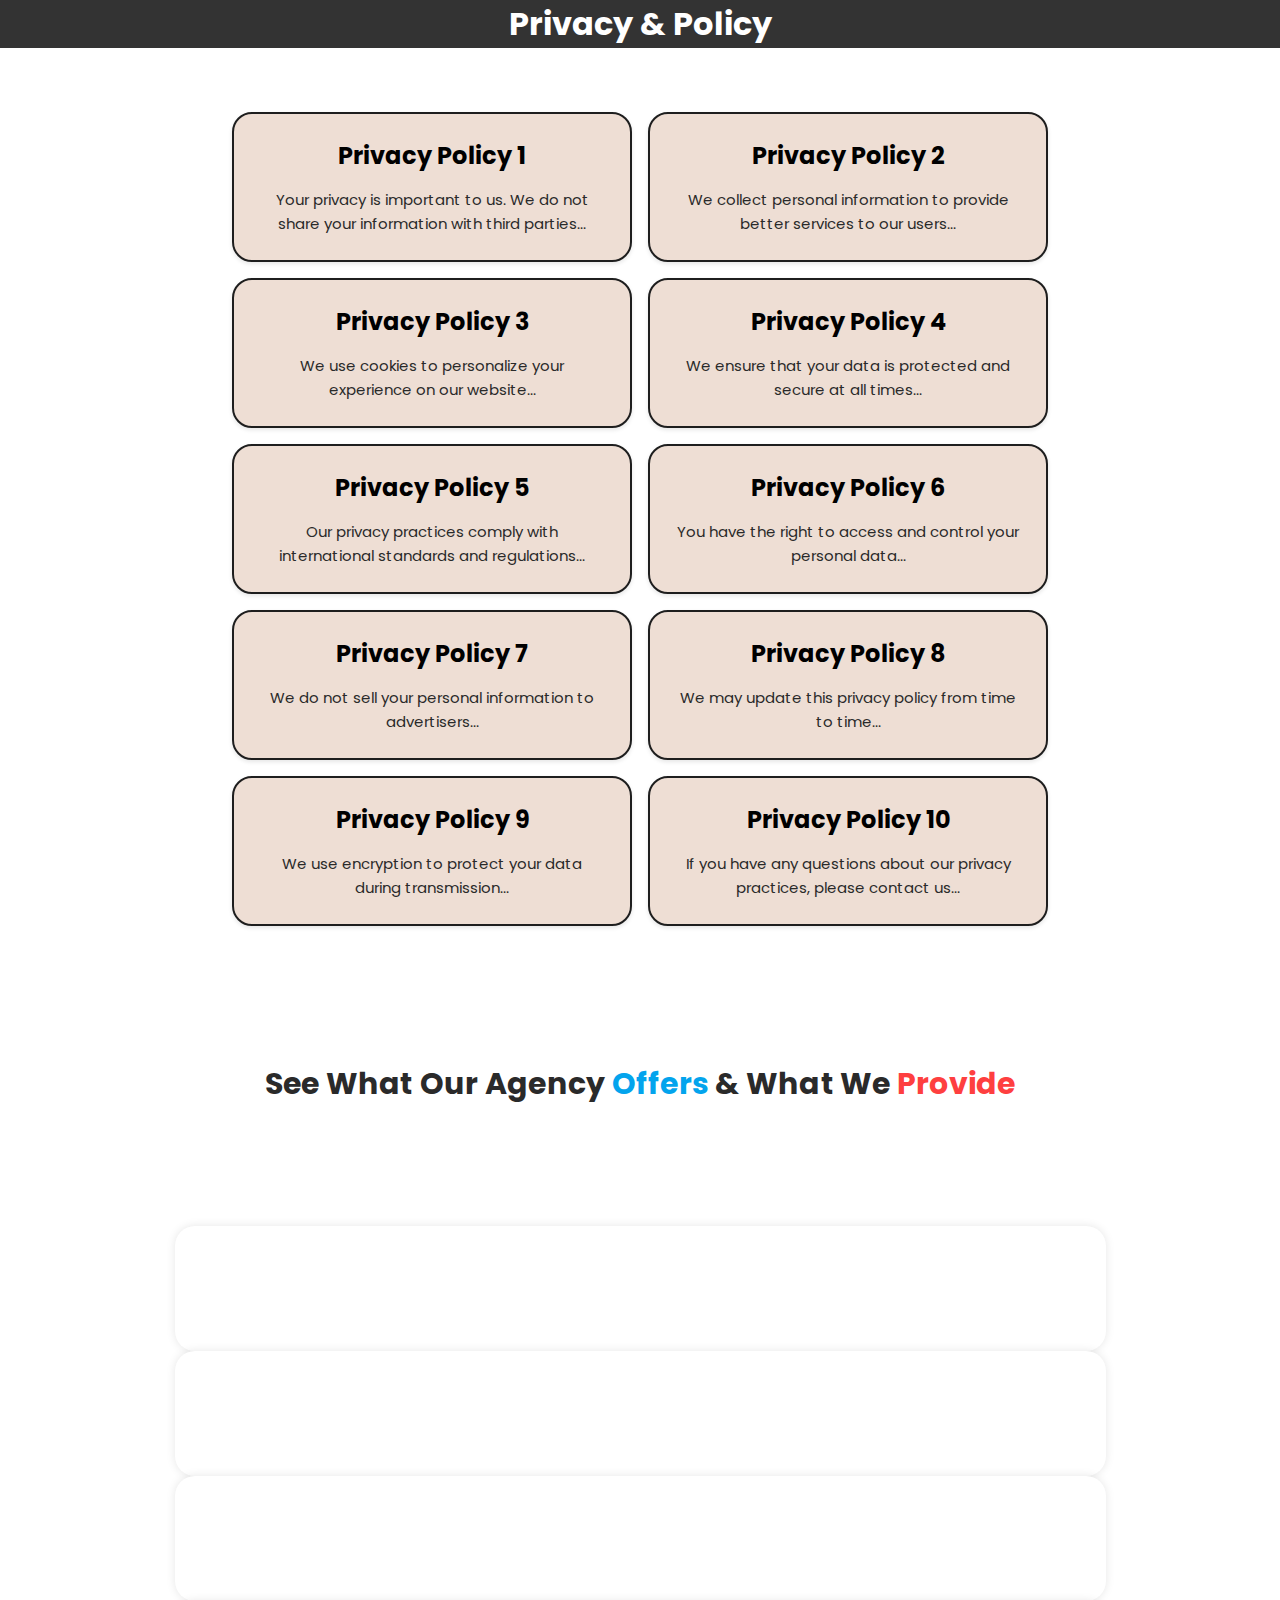
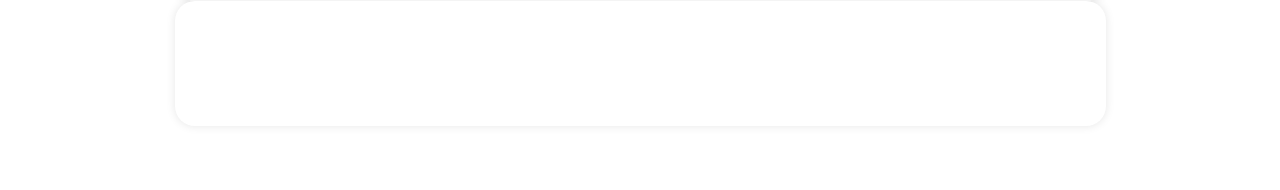
==== commit b91cbbcd: "Update privacypolicy.html" ====
--- a/privacypolicy.html
+++ b/privacypolicy.html
@@ -57,63 +57,67 @@
             <p>If you have any questions about our privacy practices, please contact us...</p>
         </div>
 
-        <div id="" class="about-us section">
+        <div id="services" class="our-portfolio section">
     <div class="container">
       <div class="row">
-        <div class="col-lg-4">
-          <div class="left-image wow fadeIn" data-wow-duration="1s" data-wow-delay="0.2s">
-            <img src="assets/images/about-left-image.png" style="width: 500px; left: 0;" alt="person graphic">
+        <div class="col-lg-6 offset-lg-3">
+          <div class="section-heading  wow bounceIn" data-wow-duration="1s" data-wow-delay="0.2s">
+            <h2>See What Our Agency <em>Offers</em> &amp; What We <span>Provide</span></h2>
           </div>
         </div>
-        <div class="col-lg-8 align-self-center">
-          <div class="services">
-            <div class="row">
-              <div class="col-lg-6">
-                <div class="item wow fadeIn" data-wow-duration="1s" data-wow-delay="0.5s">
-                  <div class="icon">
-                    <img src="assets/images/quality.png" >
-                  </div>
-                  <div class="right-text">
-                    <h4>Quality</h4>
-                    <p>We never compromise on service quality that's why most people prefer us.</p>
-                  </div>
-                </div>
-              </div>
-              <div class="col-lg-6">
-                <div class="item wow fadeIn" data-wow-duration="1s" data-wow-delay="0.7s">
-                  <div class="icon">
-                    <img src="assets/images/unique.png">
-                  </div>
-                  <div class="right-text">
-                    <h4>Uniqueness</h4>
-                    <p>Uniqueness is one of the core reasons that make us different.</p>
-                  </div>
-                </div>
-              </div>
-              <div class="col-lg-6">
-                <div class="item wow fadeIn" data-wow-duration="1s" data-wow-delay="0.9s">
-                  <div class="icon">
-                    <img src="assets/images/innovation.png" >
-                  </div>
-                  <div class="right-text">
-                    <h4>Innovation</h4>
-                    <p>Currently, we are one of the most innovative brands in the industry.</p>
-                  </div>
-                </div>
-              </div>
-              <div class="col-lg-6">
-                <div class="item wow fadeIn" data-wow-duration="1s" data-wow-delay="1.1s">
-                  <div class="icon">
-                    <img src="assets/images/shopping.png">
-                  </div>
-                  <div class="right-text">
-                    <h4>Customer Satisfaction</h4>
-                    <p>We have the best customer satisfaction rate in the market.</p>
-                  </div>
-                </div>
-              </div>
+      </div>
+      <div class="row">
+        <div class="col-lg-3 col-sm-6">
+
+          <div class="item wow bounceInUp" data-wow-duration="1s" data-wow-delay="0.3s">
+            <div class="hidden-content">
+              <h4>Web Services</h4>
+              <p>We offer you almost every kind of web service to know more please fill out the contact form.</p>
+            </div>
+            <div class="showed-content">
+              <img src="assets/images/internet.png" alt="">
             </div>
           </div>
+        </div>
+        <div class="col-lg-3 col-sm-6">
+
+          <div class="item wow bounceInUp" data-wow-duration="1s" data-wow-delay="0.4s">
+            <div class="hidden-content">
+              <h4>Discord Services</h4>
+              <p>We offer you one of the best and most affordable discord services in the industry.</p>
+            </div>
+            <div class="showed-content">
+              <img src="assets/images/discord.png" alt="">
+            </div>
+          </div>
+
+        </div>
+        <div class="col-lg-3 col-sm-6">
+
+          <div class="item wow bounceInUp" data-wow-duration="1s" data-wow-delay="0.5s">
+            <div class="hidden-content">
+              <h4>GFX Services</h4>
+              <p>We offer you the best and most premium graphic designing service in the industry.</p>
+            </div>
+            <div class="showed-content">
+              <img src="assets/images/graphic designing.png" alt="">
+            </div>
+          </div>
+
+        </div>
+        <div class="col-lg-3 col-sm-6">
+
+          <div class="item wow bounceInUp" data-wow-duration="1s" data-wow-delay="0.6s">
+            <div class="hidden-content">
+              <h4>VFX Service </h4>
+              <p>We also offer you one of the best and most affordable video editing services in the industry.
+              </p>
+            </div>
+            <div class="showed-content">
+              <img src="assets/images/camera.png" alt="">
+            </div>
+          </div>
+
         </div>
       </div>
     </div>
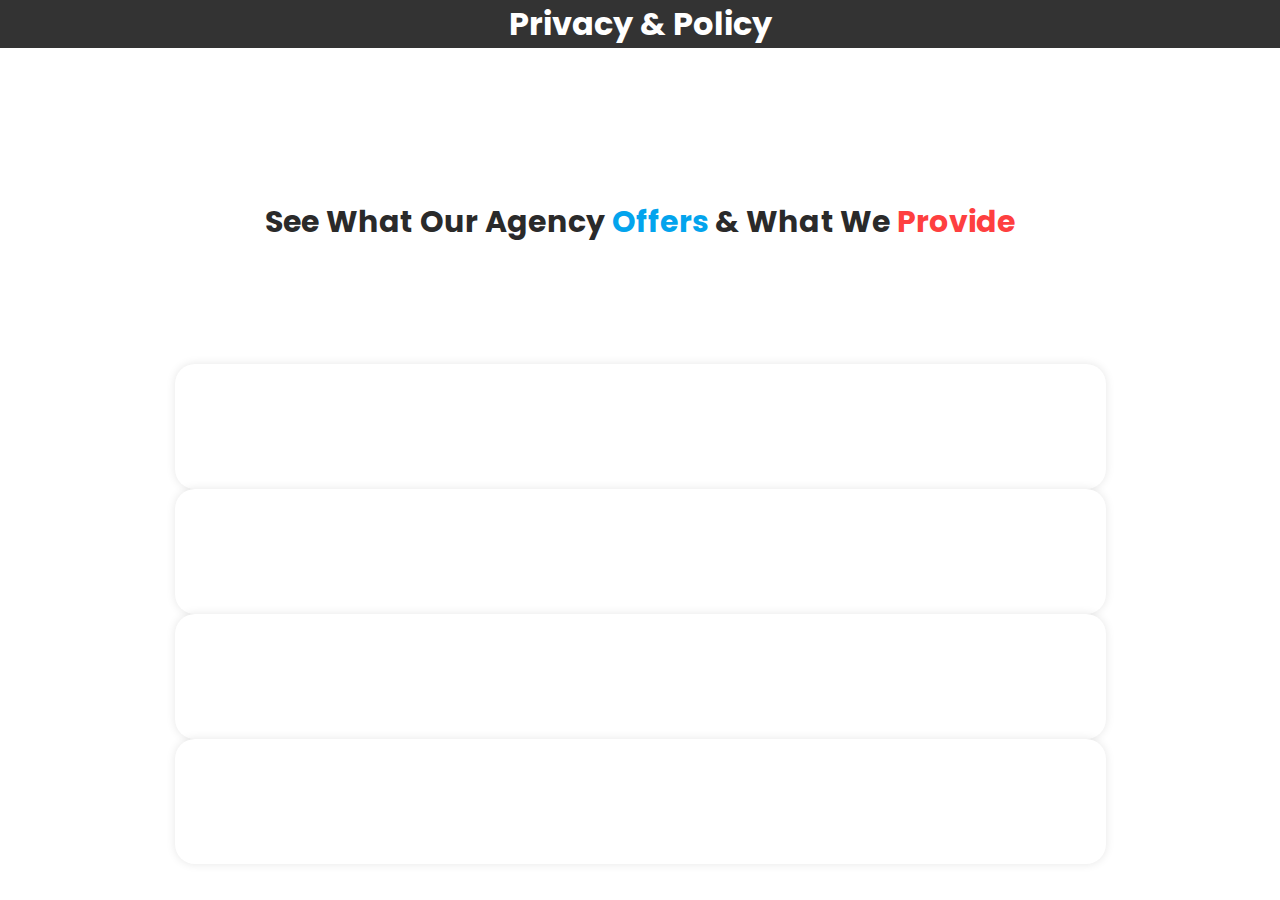
==== commit 360c47e2: "Update privacypolicy.html" ====
--- a/privacypolicy.html
+++ b/privacypolicy.html
@@ -15,47 +15,7 @@
         <h1>Privacy & Policy</h1>
     </header>
     <main>
-    <main>
-        <div class="card">
-            <h2>Privacy Policy 1</h2>
-            <p>Your privacy is important to us. We do not share your information with third parties...</p>
-        </div>
-        <div class="card">
-            <h2>Privacy Policy 2</h2>
-            <p>We collect personal information to provide better services to our users...</p>
-        </div>
-        <div class="card">
-            <h2>Privacy Policy 3</h2>
-            <p>We use cookies to personalize your experience on our website...</p>
-        </div>
-        <div class="card">
-            <h2>Privacy Policy 4</h2>
-            <p>We ensure that your data is protected and secure at all times...</p>
-        </div>
-        <div class="card">
-            <h2>Privacy Policy 5</h2>
-            <p>Our privacy practices comply with international standards and regulations...</p>
-        </div>
-        <div class="card">
-            <h2>Privacy Policy 6</h2>
-            <p>You have the right to access and control your personal data...</p>
-        </div>
-        <div class="card">
-            <h2>Privacy Policy 7</h2>
-            <p>We do not sell your personal information to advertisers...</p>
-        </div>
-        <div class="card">
-            <h2>Privacy Policy 8</h2>
-            <p>We may update this privacy policy from time to time...</p>
-        </div>
-        <div class="card">
-            <h2>Privacy Policy 9</h2>
-            <p>We use encryption to protect your data during transmission...</p>
-        </div>
-        <div class="card">
-            <h2>Privacy Policy 10</h2>
-            <p>If you have any questions about our privacy practices, please contact us...</p>
-        </div>
+ 
 
         <div id="services" class="our-portfolio section">
     <div class="container">
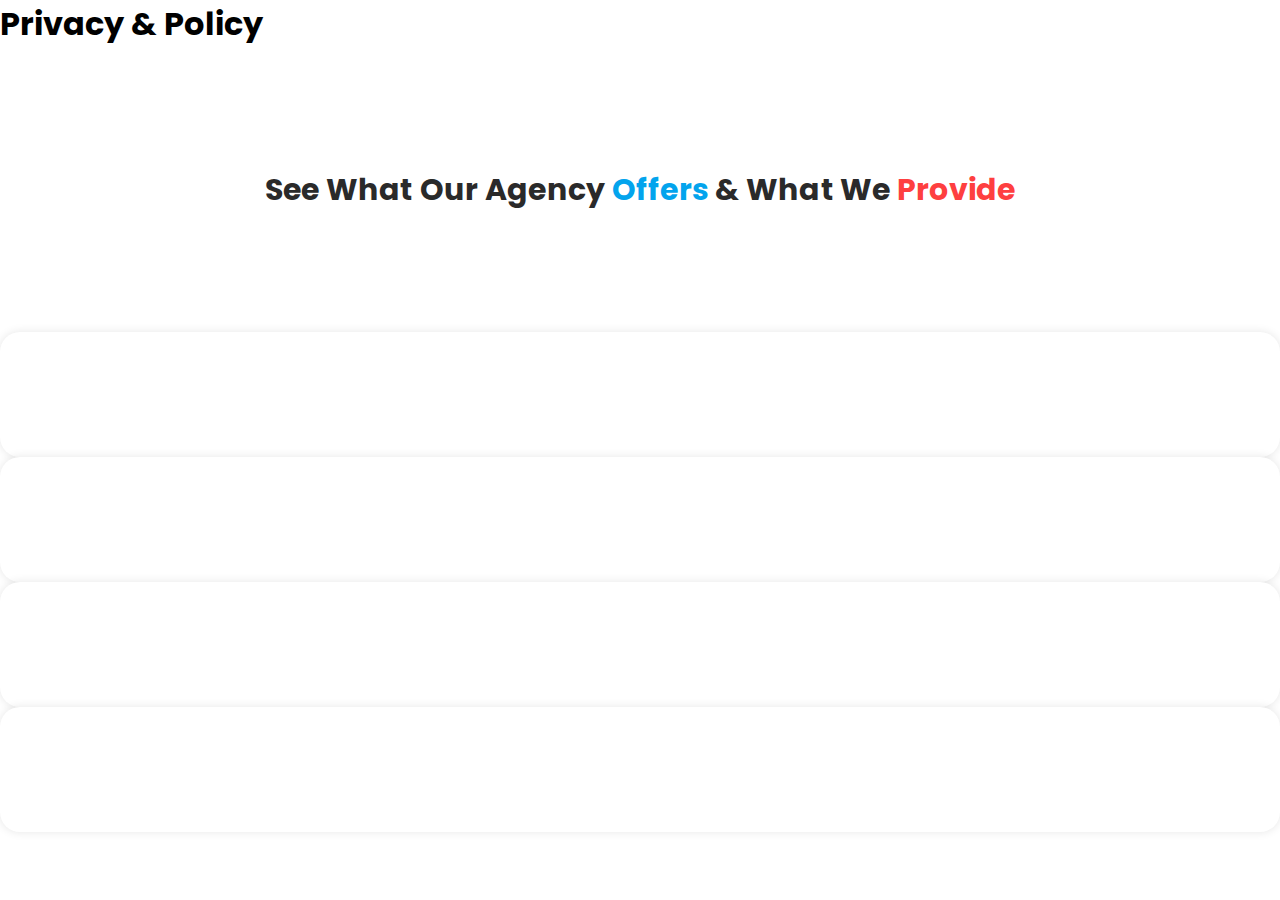
==== commit c171e7f3: "Update privacypolicy.html" ====
--- a/privacypolicy.html
+++ b/privacypolicy.html
@@ -4,7 +4,6 @@
     <meta charset="UTF-8">
     <meta name="viewport" content="width=device-width, initial-scale=1.0">
     <title>Privacy Policy Cards</title>
-    <link rel="stylesheet" href="assets/css/styles.css">
       <link rel="stylesheet" href="assets/css/fontawesome.css">
   <link rel="stylesheet" href="assets/css/spicydevs.css">
   <link rel="stylesheet" href="assets/css/animated.css">
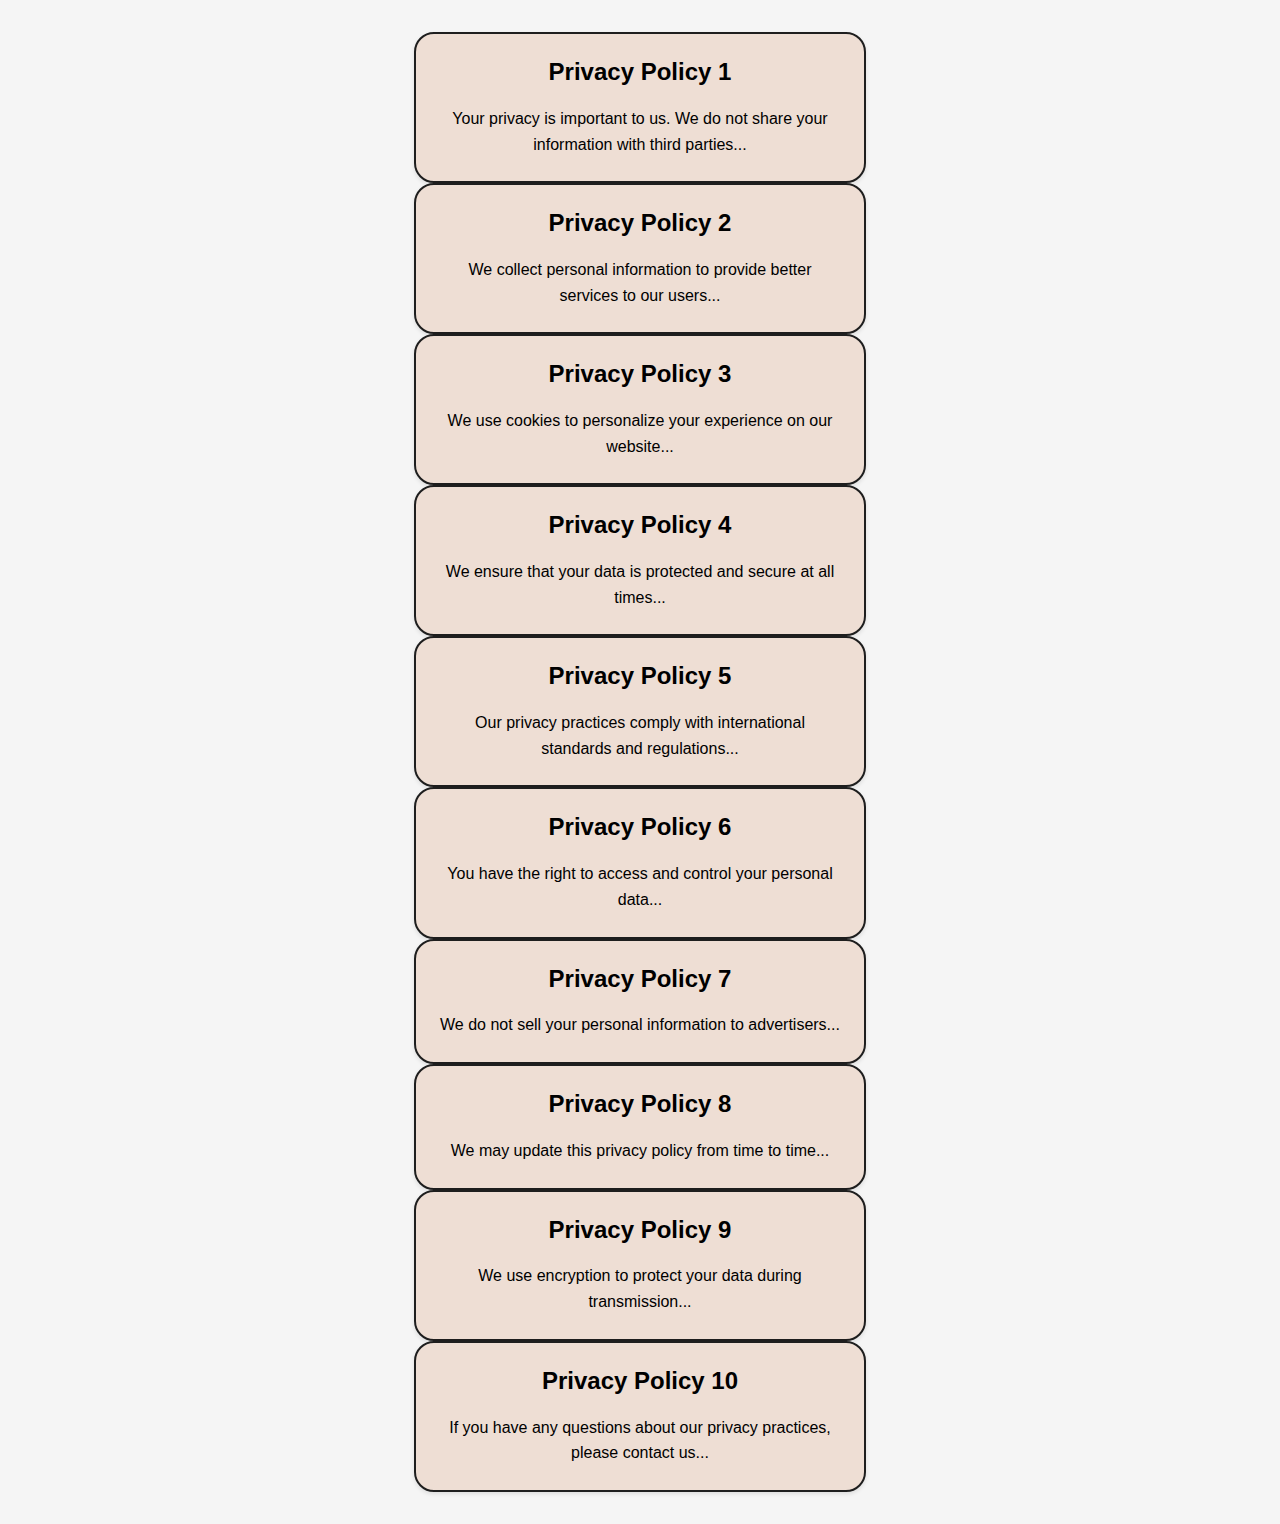
==== commit bc90141d: "Update privacypolicy.html" ====
--- a/privacypolicy.html
+++ b/privacypolicy.html
@@ -4,84 +4,50 @@
     <meta charset="UTF-8">
     <meta name="viewport" content="width=device-width, initial-scale=1.0">
     <title>Privacy Policy Cards</title>
-      <link rel="stylesheet" href="assets/css/fontawesome.css">
-  <link rel="stylesheet" href="assets/css/spicydevs.css">
-  <link rel="stylesheet" href="assets/css/animated.css">
-  <link rel="stylesheet" href="assets/css/owl.css">
+    <link rel="stylesheet" href="assets/css/styles.css">
 </head>
-<body>
-     <header>
-        <h1>Privacy & Policy</h1>
-    </header>
-    <main>
- 
-
-        <div id="services" class="our-portfolio section">
+<main>
     <div class="container">
-      <div class="row">
-        <div class="col-lg-6 offset-lg-3">
-          <div class="section-heading  wow bounceIn" data-wow-duration="1s" data-wow-delay="0.2s">
-            <h2>See What Our Agency <em>Offers</em> &amp; What We <span>Provide</span></h2>
-          </div>
+        <div class="card">
+            <h2>Privacy Policy 1</h2>
+            <p>Your privacy is important to us. We do not share your information with third parties...</p>
         </div>
-      </div>
-      <div class="row">
-        <div class="col-lg-3 col-sm-6">
-
-          <div class="item wow bounceInUp" data-wow-duration="1s" data-wow-delay="0.3s">
-            <div class="hidden-content">
-              <h4>Web Services</h4>
-              <p>We offer you almost every kind of web service to know more please fill out the contact form.</p>
-            </div>
-            <div class="showed-content">
-              <img src="assets/images/internet.png" alt="">
-            </div>
-          </div>
+        <div class="card">
+            <h2>Privacy Policy 2</h2>
+            <p>We collect personal information to provide better services to our users...</p>
         </div>
-        <div class="col-lg-3 col-sm-6">
-
-          <div class="item wow bounceInUp" data-wow-duration="1s" data-wow-delay="0.4s">
-            <div class="hidden-content">
-              <h4>Discord Services</h4>
-              <p>We offer you one of the best and most affordable discord services in the industry.</p>
-            </div>
-            <div class="showed-content">
-              <img src="assets/images/discord.png" alt="">
-            </div>
-          </div>
-
+        <div class="card">
+            <h2>Privacy Policy 3</h2>
+            <p>We use cookies to personalize your experience on our website...</p>
         </div>
-        <div class="col-lg-3 col-sm-6">
-
-          <div class="item wow bounceInUp" data-wow-duration="1s" data-wow-delay="0.5s">
-            <div class="hidden-content">
-              <h4>GFX Services</h4>
-              <p>We offer you the best and most premium graphic designing service in the industry.</p>
-            </div>
-            <div class="showed-content">
-              <img src="assets/images/graphic designing.png" alt="">
-            </div>
-          </div>
-
+        <div class="card">
+            <h2>Privacy Policy 4</h2>
+            <p>We ensure that your data is protected and secure at all times...</p>
         </div>
-        <div class="col-lg-3 col-sm-6">
-
-          <div class="item wow bounceInUp" data-wow-duration="1s" data-wow-delay="0.6s">
-            <div class="hidden-content">
-              <h4>VFX Service </h4>
-              <p>We also offer you one of the best and most affordable video editing services in the industry.
-              </p>
-            </div>
-            <div class="showed-content">
-              <img src="assets/images/camera.png" alt="">
-            </div>
-          </div>
-
+        <div class="card">
+            <h2>Privacy Policy 5</h2>
+            <p>Our privacy practices comply with international standards and regulations...</p>
         </div>
-      </div>
-    </div>
-  </div>
-        
+        <div class="card">
+            <h2>Privacy Policy 6</h2>
+            <p>You have the right to access and control your personal data...</p>
+        </div>
+        <div class="card">
+            <h2>Privacy Policy 7</h2>
+            <p>We do not sell your personal information to advertisers...</p>
+        </div>
+        <div class="card">
+            <h2>Privacy Policy 8</h2>
+            <p>We may update this privacy policy from time to time...</p>
+        </div>
+        <div class="card">
+            <h2>Privacy Policy 9</h2>
+            <p>We use encryption to protect your data during transmission...</p>
+        </div>
+        <div class="card">
+            <h2>Privacy Policy 10</h2>
+            <p>If you have any questions about our privacy practices, please contact us...</p>
+        </div>
     </main>
 </body>
 </html>
--- a/assets/css/styles.css
+++ b/assets/css/styles.css
@@ -0,0 +1,52 @@
+body {
+    font-family: Arial, sans-serif;
+    margin: 0;
+    padding: 0;
+    background-color: #f5f5f5;
+}
+
+header {
+    background-color: #333;
+    color: white;
+    text-align: center;
+    padding: 1em 0;
+}
+
+h1 {
+    margin: 0;
+}
+
+main {
+    padding: 2em;
+    display: flex;
+    flex-wrap: wrap;
+    justify-content: center;
+    align-items: center;
+    gap: 1em;
+}
+
+.card {
+    background-color: #eeded4;
+    border-radius: 8px;
+    box-shadow: 0 2px 4px rgba(0, 0, 0, 0.1);
+    padding: 1.5em;
+    max-width: 400px;
+    width: 100%;
+    text-align: center;
+  border-radius: 20px;
+  border: solid 2px #1e1e1e;
+    
+}
+
+.card h2 {
+    margin-top: 0;
+    
+    text-align: center;
+}
+
+.card p {
+    line-height: 1.6;
+    margin: 1em 0 0 0;
+    
+    text-align: center;
+}
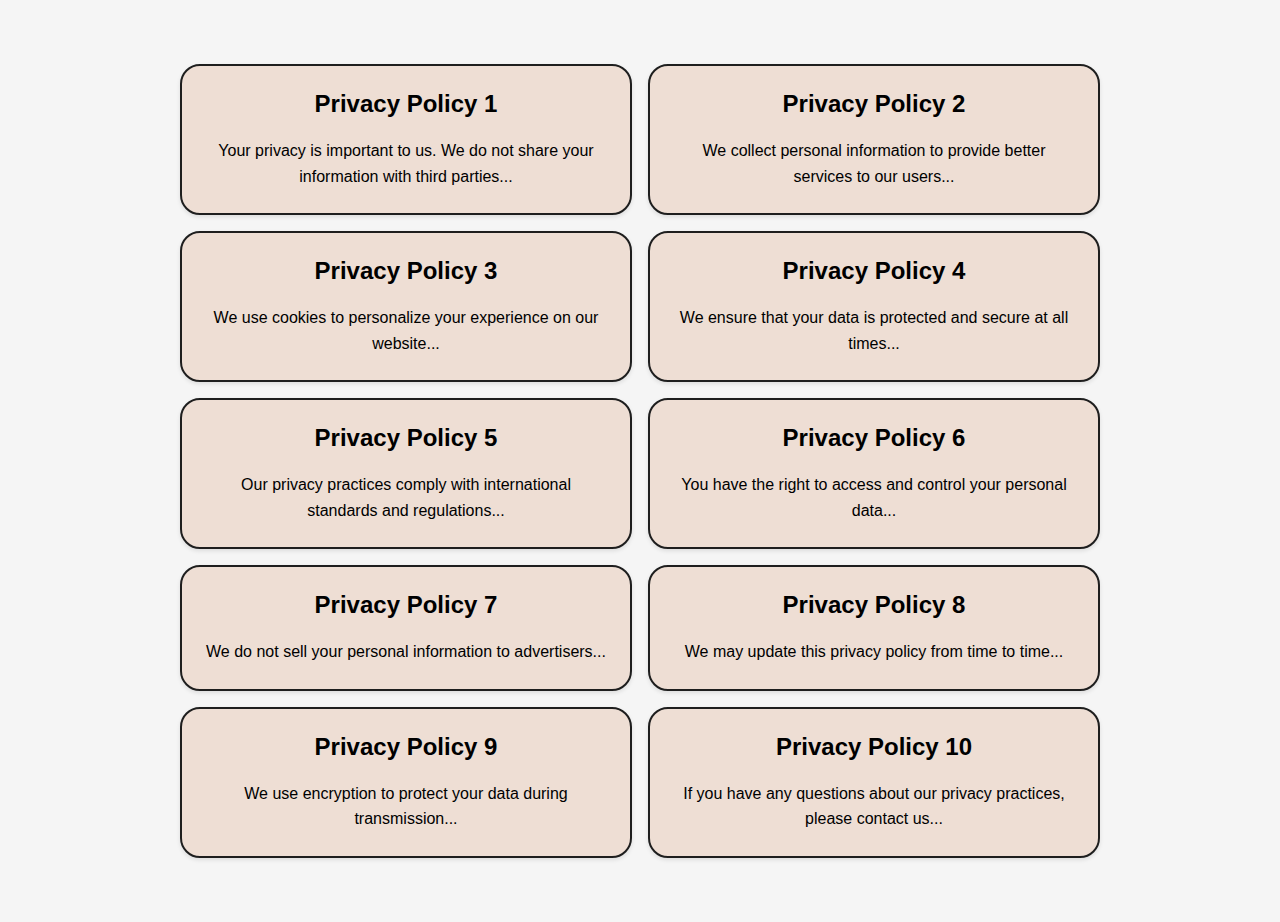
==== commit 69413e16: "Update privacypolicy.html" ====
--- a/privacypolicy.html
+++ b/privacypolicy.html
@@ -7,7 +7,7 @@
     <link rel="stylesheet" href="assets/css/styles.css">
 </head>
 <main>
-    <div class="container">
+    <main>
         <div class="card">
             <h2>Privacy Policy 1</h2>
             <p>Your privacy is important to us. We do not share your information with third parties...</p>
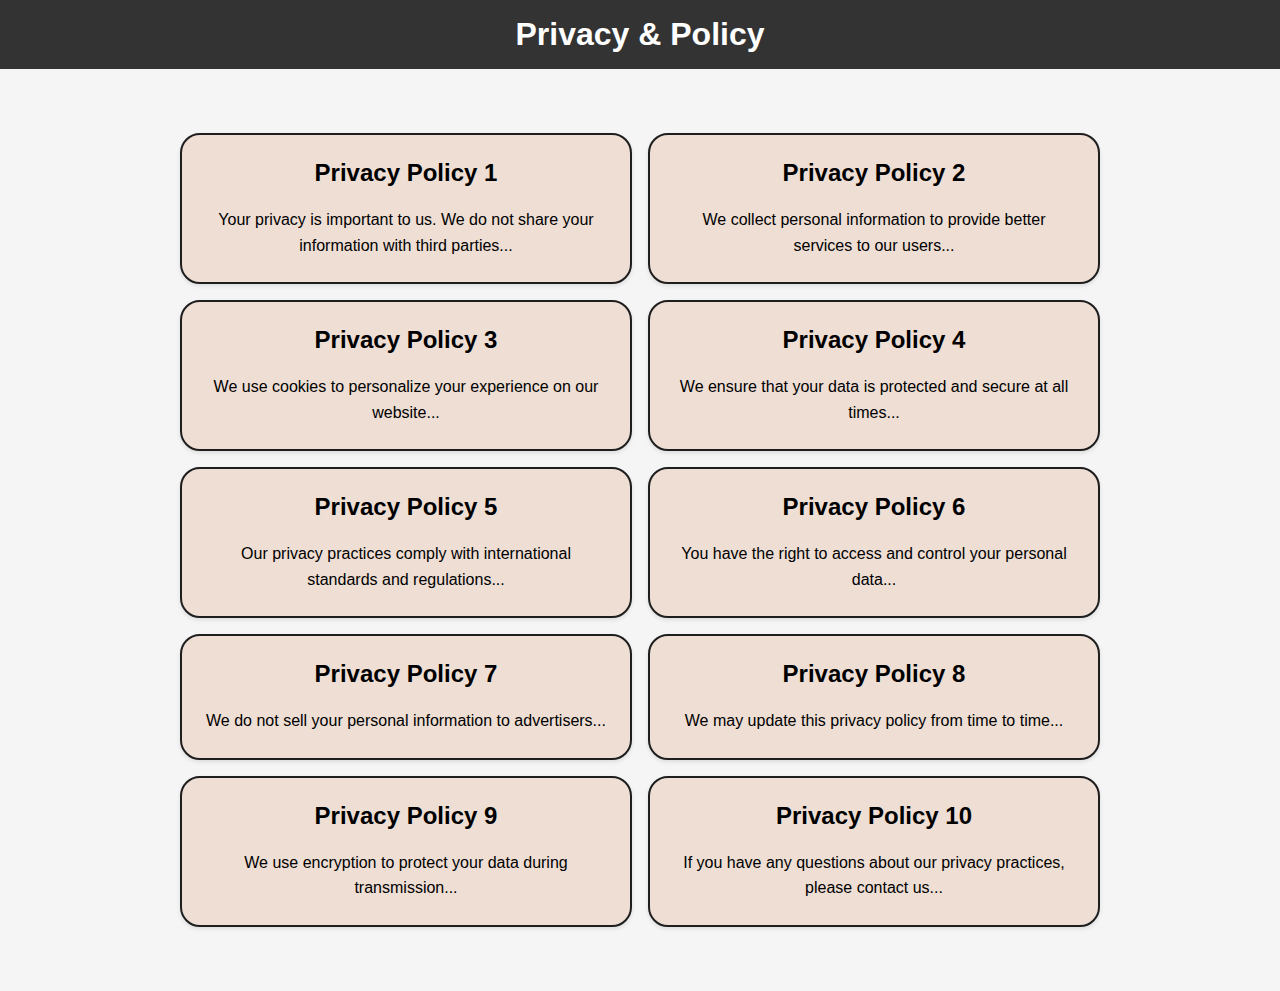
==== commit b16dc608: "Update privacypolicy.html" ====
--- a/privacypolicy.html
+++ b/privacypolicy.html
@@ -6,6 +6,10 @@
     <title>Privacy Policy Cards</title>
     <link rel="stylesheet" href="assets/css/styles.css">
 </head>
+        <header>
+        <h1>Privacy & Policy</h1>
+    </header>
+
 <main>
     <main>
         <div class="card">
